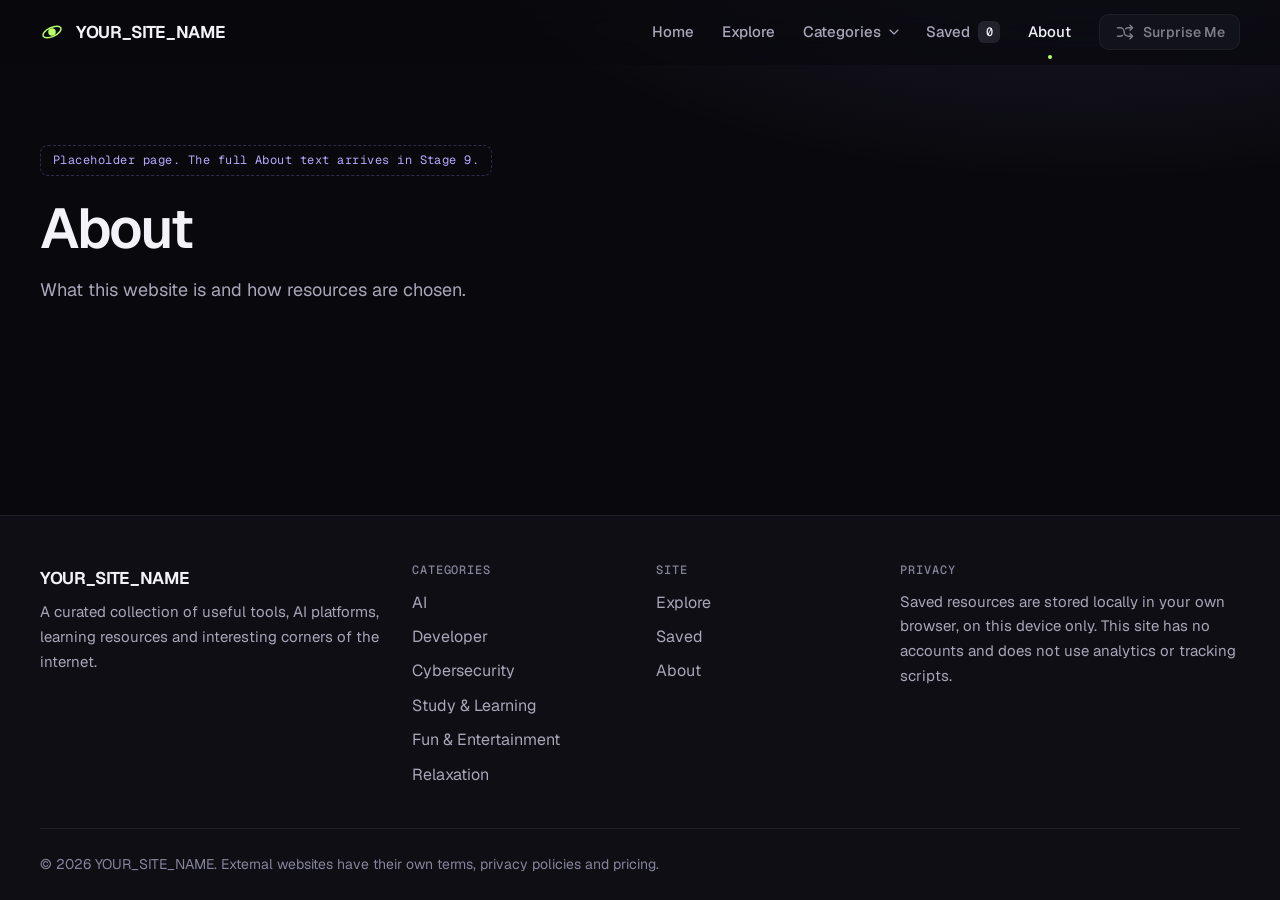
==== about.html @ b87d1a63 "Complete Stage 1.5 design system" ====
<!DOCTYPE html>
<html lang="en">
<head>
  <meta charset="utf-8">
  <meta name="viewport" content="width=device-width, initial-scale=1">
  <title>YOUR_SITE_NAME</title>
  <meta name="description" content="What this website is and how resources are chosen.">
  <meta name="color-scheme" content="dark">
  <meta name="theme-color" content="#09090d">
  <link rel="icon" href="data:image/svg+xml,%3Csvg xmlns='http://www.w3.org/2000/svg' viewBox='0 0 32 32'%3E%3Ccircle cx='16' cy='16' r='14' fill='%23b8ff6a'/%3E%3C/svg%3E">

  <!-- Start downloading the fonts right away so text does not flicker -->
  <link rel="preload" href="assets/fonts/geist-latin-wght-normal.woff2" as="font" type="font/woff2" crossorigin>
  <link rel="preload" href="assets/fonts/geist-mono-latin-wght-normal.woff2" as="font" type="font/woff2" crossorigin>

  <link rel="stylesheet" href="assets/css/style.css">
  <link rel="stylesheet" href="assets/css/components.css">
  <!-- type="module" scripts load after the page is ready -->
  <script type="module" src="assets/js/app.js"></script>
</head>
<body data-page="about" data-title="About">
  <a class="skip-link" href="#main">Skip to main content</a>

  <!-- app.js fills these in on every page -->
  <header id="site-header" class="site-header"></header>

  <main id="main">
    <div class="container">
      <section class="page-intro">
        <p class="preview-note enter">Placeholder page. The full About text arrives in Stage 9.</p>
        <h1 class="enter" style="--i:1">About</h1>
        <p class="lead enter" style="--i:2">What this website is and how resources are chosen.</p>
      </section>
    </div>
  </main>

  <footer id="site-footer"></footer>
</body>
</html>
---- assets/css/style.css ----
/* ==========================================================================
   style.css — the foundation: fonts, colours, spacing, motion, page basics.
   Change a value in :root and it updates everywhere on the site.
   ========================================================================== */

/* ----- Fonts (self-hosted, so visitors never contact a third party) ----- */
@font-face {
  font-family: "Geist";
  src: url("../fonts/geist-latin-wght-normal.woff2") format("woff2");
  font-weight: 100 900;               /* one variable file covers every weight */
  font-style: normal;
  font-display: swap;                 /* show text immediately, swap when loaded */
  unicode-range: U+0000-00FF, U+0131, U+0152-0153, U+02BB-02BC, U+02C6, U+02DA,
    U+02DC, U+0304, U+0308, U+0329, U+2000-206F, U+20AC, U+2122, U+2191, U+2193,
    U+2212, U+2215, U+FEFF, U+FFFD;
}

@font-face {
  font-family: "Geist Mono";
  src: url("../fonts/geist-mono-latin-wght-normal.woff2") format("woff2");
  font-weight: 100 900;
  font-style: normal;
  font-display: swap;
  unicode-range: U+0000-00FF, U+0131, U+0152-0153, U+02BB-02BC, U+02C6, U+02DA,
    U+02DC, U+0304, U+0308, U+0329, U+2000-206F, U+20AC, U+2122, U+2191, U+2193,
    U+2212, U+2215, U+FEFF, U+FFFD;
}

:root {
  color-scheme: dark;

  /* ----- Colour: surfaces (darkest to lightest) ----- */
  --bg: #09090d;
  --bg-section: #0e0e14;
  --surface-1: #13131a;               /* cards */
  --surface-2: #1a1a23;               /* inputs, hover, dropdowns */
  --surface-3: #22222d;               /* icon tiles, pressed states */

  /* ----- Colour: borders ----- */
  --border-subtle: rgba(255, 255, 255, 0.07);
  --border: rgba(255, 255, 255, 0.11);
  --border-strong: rgba(255, 255, 255, 0.20);

  /* ----- Colour: text ----- */
  --text-1: #f3f2f8;                  /* headings, key text */
  --text-2: #a8a6b8;                  /* body text */
  --text-3: #86849a;                  /* meta text. NOT for use on --surface-3 */

  /* ----- Colour: lime = actions and state only ----- */
  --lime: #b8ff6a;
  --lime-hover: #caff8c;
  --lime-tint: rgba(184, 255, 106, 0.12);
  --lime-border: rgba(184, 255, 106, 0.24);
  --on-lime: #0a0a0f;                 /* dark text on top of lime */

  /* ----- Colour: violet = quiet secondary accent ----- */
  --violet: #a58fff;
  --violet-text: #b9a8ff;
  --violet-tint: rgba(165, 143, 255, 0.12);
  --violet-border: rgba(165, 143, 255, 0.26);

  /* ----- Fonts ----- */
  --font-sans: "Geist", system-ui, -apple-system, "Segoe UI", Roboto,
    "Helvetica Neue", Arial, sans-serif;
  --font-mono: "Geist Mono", ui-monospace, SFMono-Regular, Menlo, Consolas,
    monospace;

  /* ----- Spacing (4px base; 1rem = 16px) ----- */
  --space-1: 0.25rem;
  --space-2: 0.5rem;
  --space-3: 0.75rem;
  --space-4: 1rem;
  --space-5: 1.5rem;
  --space-6: 2rem;
  --space-7: 3rem;
  --space-8: 5rem;

  /* ----- Shape ----- */
  --radius-sm: 8px;                   /* chips, small controls */
  --radius-md: 10px;                  /* buttons, inputs */
  --radius-lg: 14px;                  /* cards, panels */
  --radius-xl: 20px;                  /* modals */

  /* ----- Layout ----- */
  --max-width: 75rem;                 /* 1200px */
  --gutter: clamp(1rem, 0.6rem + 1.6vw, 1.5rem);
  --header-height: 4rem;

  /* ----- Motion: one set of timings so everything feels consistent ----- */
  --dur-fast: 120ms;                  /* hover, press */
  --dur-base: 200ms;                  /* menus, panels */
  --dur-slow: 420ms;                  /* entrances */
  --ease: cubic-bezier(0.22, 1, 0.36, 1);
}

/* ----- Reset: removes surprising browser defaults ----- */
*,
*::before,
*::after {
  box-sizing: border-box;
}

[hidden] {
  display: none !important;
}

html {
  -webkit-text-size-adjust: 100%;
  scroll-behavior: smooth;
  scroll-padding-top: calc(var(--header-height) + 1rem);
}

body {
  margin: 0;
  min-height: 100vh;
  display: flex;
  flex-direction: column;             /* keeps the footer at the bottom */
  background-color: var(--bg);
  background-image: radial-gradient(
    60rem 26rem at 85% -10%,
    rgba(165, 143, 255, 0.13),
    transparent 65%
  );
  background-repeat: no-repeat;
  color: var(--text-1);
  font-family: var(--font-sans);
  font-size: 1rem;
  line-height: 1.65;
  -webkit-font-smoothing: antialiased;
  -moz-osx-font-smoothing: grayscale;
}

main {
  flex: 1;
}

img,
svg {
  max-width: 100%;
}

::selection {
  background: rgba(165, 143, 255, 0.35);
  color: var(--text-1);
}

/* ----- Typography ----- */
h1,
h2,
h3 {
  margin: 0 0 var(--space-4);
  color: var(--text-1);
  font-weight: 600;
  line-height: 1.1;
}

h1 {
  font-size: clamp(2.25rem, 1.6rem + 3.6vw, 3.5rem);   /* 36px to 56px */
  letter-spacing: -0.035em;
  line-height: 1.05;
}

h2 {
  font-size: clamp(1.75rem, 1.3rem + 1.6vw, 2.25rem);  /* 28px to 36px */
  letter-spacing: -0.025em;
}

h3 {
  font-size: 1.1875rem;                                /* 19px */
  letter-spacing: -0.015em;
}

p {
  margin: 0 0 var(--space-4);
  color: var(--text-2);
}

a {
  color: var(--text-1);
  text-decoration-color: var(--border-strong);
  text-underline-offset: 0.2em;
  transition: color var(--dur-fast) ease, text-decoration-color var(--dur-fast) ease;
}

a:hover {
  text-decoration-color: var(--lime);
}

.lead {
  max-width: 40rem;
  font-size: 1.125rem;
}

.text-muted {
  color: var(--text-3);
}

/* Small uppercase monospace label — the site's "technical detail" */
.eyebrow {
  margin: 0 0 var(--space-3);
  color: var(--violet);
  font-family: var(--font-mono);
  font-size: 0.75rem;
  font-weight: 500;
  letter-spacing: 0.08em;
  text-transform: uppercase;
}

.muted-line {
  display: block;                     /* second sentence of a headline starts on its own line */
  color: var(--text-3);
}

/* ----- Layout helpers ----- */
.container {
  width: min(100% - 2 * var(--gutter), var(--max-width));
  margin-inline: auto;
}

.section {
  padding-block: clamp(2.5rem, 1.5rem + 4vw, 5rem);
}

/* ----- Accessibility helpers ----- */

/* Visible keyboard focus on everything clickable */
:focus-visible {
  outline: 2px solid var(--lime);
  outline-offset: 3px;
}

/* "Skip to content" link: hidden until a keyboard user tabs to it */
.skip-link {
  position: absolute;
  left: var(--space-4);
  top: -4rem;
  z-index: 100;
  padding: var(--space-3) var(--space-4);
  background: var(--lime);
  color: var(--on-lime);
  font-weight: 600;
  border-radius: var(--radius-sm);
  text-decoration: none;
}

.skip-link:focus {
  top: var(--space-3);
}

.visually-hidden {
  position: absolute;
  width: 1px;
  height: 1px;
  overflow: hidden;
  clip: rect(0 0 0 0);
  white-space: nowrap;
}

/* ----- Motion: entrance animations ----- */

/* One keyframe: fade in while rising 12px. */
@keyframes rise {
  from {
    opacity: 0;
    transform: translateY(12px);
  }
}

/* .enter       = plays once on page load (use for content at the top of a page)
   .reveal-in   = plays once when scrolled into view (added by app.js)
   --i sets the order for staggered items (0, 1, 2 ...).
   "backwards" means the animation does not keep holding the element afterwards,
   so hover effects still work on it. */
.enter,
.reveal-in {
  animation: rise var(--dur-slow) var(--ease) backwards;
  animation-delay: calc(var(--i, 0) * 60ms);
}

/* Below-the-fold items wait invisibly until app.js reveals them */
.reveal-hidden {
  opacity: 0;
}

/* ----- Motion: smooth page-to-page navigation -----
   Chrome, Edge and recent Safari cross-fade between pages with this. Browsers
   that do not support it simply navigate as normal. Off for reduced motion. */
@media (prefers-reduced-motion: no-preference) {
  @view-transition {
    navigation: auto;
  }

  ::view-transition-old(root) {
    animation-duration: 140ms;
  }

  ::view-transition-new(root) {
    animation-duration: 240ms;
  }
}

/* ----- Respect visitors who ask their device for less motion ----- */
@media (prefers-reduced-motion: reduce) {
  *,
  *::before,
  *::after {
    animation: none !important;
    transition-duration: 0.01ms !important;
    scroll-behavior: auto !important;
  }

  .reveal-hidden {
    opacity: 1;
  }
}
---- assets/css/components.css ----
/* ==========================================================================
   components.css — reusable pieces: icons, buttons, chips, search, header,
   navigation, cards and footer. Mobile rules sit next to the piece they change.
   ========================================================================== */


/* ---------- Icons ---------- */

.icon {
  display: block;
  flex: none;
  width: 1.25rem;
  height: 1.25rem;
  stroke-width: 1.75;                 /* slightly lighter than Tabler's default 2 */
}

[data-icon] {
  display: inline-flex;
}


/* ---------- Buttons ---------- */

.btn {
  display: inline-flex;
  align-items: center;
  justify-content: center;
  gap: var(--space-2);
  min-height: 2.75rem;                /* 44px: comfortable to tap */
  padding: 0.55rem 1.1rem;
  border: 1px solid transparent;
  border-radius: var(--radius-md);
  font: inherit;
  font-size: 0.9375rem;
  font-weight: 550;
  line-height: 1.2;
  text-decoration: none;
  cursor: pointer;
  transition: transform var(--dur-fast) ease, background-color var(--dur-fast) ease,
    border-color var(--dur-fast) ease, color var(--dur-fast) ease;
}

.btn .icon {
  transition: transform var(--dur-base) var(--ease);
}

.btn:hover:not(:disabled) {
  transform: translateY(-1px);
}

.btn:hover:not(:disabled) .icon-nudge {
  transform: translateX(3px);         /* arrows move slightly on hover */
}

.btn:active:not(:disabled) {
  transform: scale(0.98);
}

.btn-primary {
  background: var(--lime);
  color: var(--on-lime);
}

.btn-primary:hover:not(:disabled) {
  background: var(--lime-hover);
}

.btn-secondary {
  background: var(--surface-2);
  border-color: var(--border);
  color: var(--text-1);
}

.btn-secondary:hover:not(:disabled) {
  background: var(--surface-3);
  border-color: var(--border-strong);
}

.btn-ghost {
  background: transparent;
  color: var(--text-2);
}

.btn-ghost:hover:not(:disabled) {
  background: var(--surface-2);
  color: var(--text-1);
}

.btn-sm {
  min-height: 2.25rem;
  padding: 0.35rem 0.9rem;
  font-size: 0.875rem;
}

.btn:disabled {
  opacity: 0.5;
  cursor: not-allowed;
}


/* ---------- Chips, badges and tags ---------- */

.chip {
  display: inline-flex;
  align-items: center;
  gap: var(--space-1);
  min-height: 1.75rem;
  padding: 0 0.65rem;
  border: 1px solid var(--border);
  border-radius: var(--radius-sm);
  background: var(--surface-1);
  color: var(--text-2);
  font: inherit;
  font-size: 0.8125rem;
  line-height: 1;
  white-space: nowrap;
}

.chip .icon {
  width: 0.875rem;
  height: 0.875rem;
}

/* A chip you can press (e.g. the search suggestions) */
.chip-button {
  cursor: pointer;
  transition: background-color var(--dur-fast) ease, border-color var(--dur-fast) ease,
    color var(--dur-fast) ease, transform var(--dur-fast) ease;
}

.chip-button:hover {
  background: var(--surface-2);
  border-color: var(--border-strong);
  color: var(--text-1);
}

.chip-button:active {
  transform: scale(0.97);
}

/* Pricing badges: the only place colour carries meaning */
.chip-lime {
  background: var(--lime-tint);
  border-color: var(--lime-border);
  color: var(--lime);
}

.chip-violet {
  background: var(--violet-tint);
  border-color: var(--violet-border);
  color: var(--violet-text);
}

.chip-neutral {
  background: var(--surface-2);
  color: var(--text-2);
}

.chip-dashed {
  border-style: dashed;
  color: var(--text-3);
}

/* Small uppercase monospace text: counts, categories */
.mono-label {
  margin: 0;
  color: var(--text-3);
  font-family: var(--font-mono);
  font-size: 0.75rem;
  letter-spacing: 0.06em;
  text-transform: uppercase;
}


/* ---------- Search box ---------- */

.search-field {
  display: flex;
  align-items: center;
  gap: var(--space-3);
  min-height: 3.5rem;
  padding: 0 0.6rem 0 1rem;
  background: var(--surface-2);
  border: 1px solid var(--border);
  border-radius: 14px;
  transition: border-color var(--dur-base) ease, box-shadow var(--dur-base) ease;
}

/* The whole field lights up when the input inside it has focus */
.search-field:focus-within {
  border-color: var(--lime);
  box-shadow: 0 0 0 3px rgba(184, 255, 106, 0.16);
}

.search-icon {
  color: var(--text-3);
  transition: color var(--dur-base) ease;
}

.search-field:focus-within .search-icon {
  color: var(--lime);
}

.search-input {
  flex: 1;
  min-width: 0;
  height: 3.25rem;
  padding: 0;
  border: 0;
  outline: 0;                         /* the field's lime border replaces it */
  background: transparent;
  color: var(--text-1);
  font: inherit;
  font-size: 1rem;                    /* 16px stops iPhones zooming in */
}

.search-input::placeholder {
  color: var(--text-3);
  opacity: 1;
}

/* Hide the browser's own clear button; we have a nicer one */
.search-input::-webkit-search-cancel-button,
.search-input::-webkit-search-decoration {
  -webkit-appearance: none;
  appearance: none;
}

.search-hint {
  padding: 0.1rem 0.5rem;
  border: 1px solid var(--border-strong);
  border-radius: 6px;
  color: var(--text-2);
  font-family: var(--font-mono);
  font-size: 0.75rem;
}

/* No keyboard on touch screens, so no hint there */
@media (hover: none) {
  .search-hint {
    display: none;
  }
}

.search-field.has-value .search-hint {
  display: none;
}

.search-clear,
.search-submit {
  display: inline-flex;
  align-items: center;
  justify-content: center;
  width: 2.5rem;
  height: 2.5rem;
  padding: 0;
  border: 0;
  border-radius: var(--radius-md);
  background: transparent;
  color: var(--text-2);
  cursor: pointer;
  transition: background-color var(--dur-fast) ease, color var(--dur-fast) ease,
    transform var(--dur-fast) ease;
}

.search-clear:hover {
  background: var(--surface-3);
  color: var(--text-1);
}

.search-submit {
  background: var(--surface-3);
}

/* The arrow turns lime once there is something to search for */
.search-field.has-value .search-submit {
  background: var(--lime);
  color: var(--on-lime);
}

.search-submit:active,
.search-clear:active {
  transform: scale(0.94);
}

.search-suggestions {
  display: flex;
  flex-wrap: wrap;
  align-items: center;
  gap: var(--space-2);
  margin-top: var(--space-3);
}


/* ---------- Header and navigation ---------- */

.site-header {
  position: sticky;                   /* stays at the top while scrolling */
  top: 0;
  z-index: 50;
  min-height: var(--header-height);   /* reserves space so the page doesn't jump */
  background: rgba(9, 9, 13, 0.72);
  -webkit-backdrop-filter: blur(14px) saturate(140%);
  backdrop-filter: blur(14px) saturate(140%);
  border-bottom: 1px solid transparent;
  transition: border-color var(--dur-base) ease, background-color var(--dur-base) ease;
}

/* app.js adds this class once the visitor scrolls */
.site-header.is-scrolled {
  background: rgba(9, 9, 13, 0.88);
  border-bottom-color: var(--border);
}

.header-inner {
  display: flex;
  align-items: center;
  justify-content: space-between;
  gap: var(--space-4);
  min-height: var(--header-height);
}

/* Brand (logo mark + name) */
.brand {
  display: inline-flex;
  align-items: center;
  gap: var(--space-3);
  color: var(--text-1);
  font-size: 1.0625rem;
  font-weight: 650;
  letter-spacing: -0.02em;
  text-decoration: none;
}

.brand-mark {
  width: 1.5rem;
  height: 1.5rem;
  color: var(--lime);
}

/* --- Navigation: desktop layout first --- */
.site-nav {
  display: flex;
  align-items: center;
  gap: var(--space-4);
  margin-left: auto;
}

.nav-list {
  display: flex;
  align-items: center;
  gap: var(--space-1);
  margin: 0;
  padding: 0;
  list-style: none;
}

.nav-item {
  position: relative;                 /* the dropdown is positioned against this */
}

.nav-link {
  position: relative;
  display: inline-flex;
  align-items: center;
  gap: var(--space-2);
  padding: 0.5rem 0.75rem;
  color: var(--text-2);
  font-size: 0.9375rem;
  font-weight: 500;
  text-decoration: none;
  transition: color var(--dur-fast) ease;
}

.nav-link:hover {
  color: var(--text-1);
}

/* Current page: brighter text plus a small lime dot underneath */
.nav-link[aria-current="page"] {
  color: var(--text-1);
}

.nav-link[aria-current="page"]::after {
  content: "";
  position: absolute;
  left: 50%;
  bottom: -0.4rem;
  width: 4px;
  height: 4px;
  margin-left: -2px;
  border-radius: 50%;
  background: var(--lime);
}

/* Little number bubble next to "Saved" */
.count-badge {
  min-width: 1.4rem;
  padding: 0 0.4rem;
  border-radius: 6px;
  background: var(--surface-3);
  color: var(--text-1);
  font-family: var(--font-mono);
  font-size: 0.75rem;
  line-height: 1.4rem;
  text-align: center;
}

/* --- Categories: a link plus a small arrow button that opens the dropdown --- */
.nav-split {
  display: inline-flex;
  align-items: center;
}

.nav-split .nav-link {
  padding-right: 0.15rem;
}

.nav-chevron {
  display: inline-flex;
  align-items: center;
  justify-content: center;
  align-self: stretch;
  padding: 0 0.5rem 0 0.15rem;
  border: 0;
  background: transparent;
  color: var(--text-2);
  cursor: pointer;
  transition: color var(--dur-fast) ease;
}

.nav-split:hover .nav-chevron,
.nav-split:hover .nav-link,
.nav-item.is-open .nav-chevron {
  color: var(--text-1);
}

.nav-chevron .icon {
  width: 1rem;
  height: 1rem;
  transition: transform var(--dur-base) var(--ease);
}

.nav-item.is-open .nav-chevron .icon {
  transform: rotate(180deg);
}

/* The dropdown panel (desktop). It is always in the page but invisible; opening
   it fades and slides it in. "visibility" also hides it from keyboards. */
.dropdown-panel {
  position: absolute;
  top: calc(100% + 0.75rem);
  left: 50%;
  width: 23.75rem;                    /* 380px */
  margin-left: -11.875rem;            /* half the width, so it is centred */
  padding: var(--space-2);
  background: var(--surface-1);
  border: 1px solid var(--border);
  border-radius: var(--radius-lg);
  box-shadow: 0 24px 48px -16px rgba(0, 0, 0, 0.7);
  opacity: 0;
  visibility: hidden;
  transform: translateY(-6px) scale(0.98);
  transform-origin: top center;
  transition: opacity var(--dur-fast) ease,
    transform var(--dur-base) var(--ease),
    visibility 0s linear var(--dur-base);
}

.nav-item.is-open .dropdown-panel {
  opacity: 1;
  visibility: visible;
  transform: none;
  transition-delay: 0s;
}

.dropdown-list {
  margin: 0;
  padding: 0;
  list-style: none;
}

.dropdown-link {
  display: flex;
  align-items: center;
  gap: var(--space-3);
  padding: 0.6rem 0.65rem;
  border-radius: var(--radius-md);
  color: var(--text-1);
  text-decoration: none;
  transition: background-color var(--dur-fast) ease;
}

.dropdown-link:hover,
.dropdown-link:focus-visible {
  background: var(--surface-2);
}

.dropdown-link:focus-visible {
  outline-offset: -2px;
}

.dropdown-link strong {
  display: block;
  font-size: 0.9375rem;
  font-weight: 600;
  line-height: 1.3;
}

.dropdown-link small {
  display: block;
  color: var(--text-2);
  font-size: 0.875rem;
  line-height: 1.4;
}

/* Rounded square that holds an icon */
.icon-tile {
  display: flex;
  flex: none;
  align-items: center;
  justify-content: center;
  width: 2.375rem;
  height: 2.375rem;
  border: 1px solid var(--border-subtle);
  border-radius: var(--radius-md);
  background: var(--surface-3);
  color: var(--text-1);
  transition: color var(--dur-base) ease;
}

.dropdown-link:hover .icon-tile {
  color: var(--lime);
}

/* Hamburger button: hidden on desktop */
.menu-toggle {
  display: none;
  align-items: center;
  justify-content: center;
  width: 2.75rem;
  height: 2.75rem;
  padding: 0;
  border: 1px solid var(--border);
  border-radius: var(--radius-md);
  background: transparent;
  color: var(--text-1);
  cursor: pointer;
  transition: background-color var(--dur-fast) ease, border-color var(--dur-fast) ease;
}

.menu-toggle:hover {
  background: var(--surface-2);
  border-color: var(--border-strong);
}

.menu-toggle-bars,
.menu-toggle-bars::before,
.menu-toggle-bars::after {
  display: block;
  width: 1.125rem;
  height: 2px;
  background: currentColor;
  border-radius: 2px;
  transition: transform var(--dur-base) var(--ease), background-color var(--dur-base) ease;
}

.menu-toggle-bars {
  position: relative;
}

.menu-toggle-bars::before,
.menu-toggle-bars::after {
  content: "";
  position: absolute;
  left: 0;
}

.menu-toggle-bars::before { top: -6px; }
.menu-toggle-bars::after  { top: 6px; }

/* The three bars turn into an X while the menu is open */
.menu-toggle[aria-expanded="true"] .menu-toggle-bars {
  background: transparent;
}
.menu-toggle[aria-expanded="true"] .menu-toggle-bars::before {
  transform: translateY(6px) rotate(45deg);
}
.menu-toggle[aria-expanded="true"] .menu-toggle-bars::after {
  transform: translateY(-6px) rotate(-45deg);
}

/* --- Mobile and small tablet: the nav becomes a sheet under the header --- */
@media (max-width: 860px) {
  :root {
    --header-height: 3.75rem;
  }

  .menu-toggle {
    display: inline-flex;
  }

  .site-nav {
    position: absolute;
    top: 100%;
    left: 0;
    right: 0;
    flex-direction: column;
    align-items: stretch;
    gap: var(--space-4);
    max-height: calc(100vh - var(--header-height));
    max-height: calc(100dvh - var(--header-height));
    overflow-y: auto;
    padding: var(--space-3) var(--gutter) var(--space-5);
    background: var(--surface-1);
    border-bottom: 1px solid var(--border);
    opacity: 0;
    visibility: hidden;
    transform: translateY(-8px);
    transition: opacity var(--dur-fast) ease,
      transform var(--dur-base) var(--ease),
      visibility 0s linear var(--dur-base);
  }

  .site-nav.is-open {
    opacity: 1;
    visibility: visible;
    transform: none;
    transition-delay: 0s;
  }

  .nav-list {
    flex-direction: column;
    align-items: stretch;
    gap: 0;
  }

  .nav-item + .nav-item {
    border-top: 1px solid var(--border-subtle);
  }

  .nav-link {
    display: flex;
    flex: 1;
    justify-content: space-between;
    min-height: 3.25rem;              /* big, easy tap targets */
    padding: 0.5rem 0.25rem 0.5rem 1rem;
    font-size: 1.0625rem;
  }

  /* Current page marker moves to the left edge on mobile */
  .nav-link[aria-current="page"]::after {
    left: 0;
    top: 50%;
    bottom: auto;
    margin: -2px 0 0;
  }

  .nav-split {
    display: flex;
  }

  .nav-chevron {
    width: 3.25rem;
    padding: 0;
  }

  /* On mobile the Categories list opens inline, pushing the rows below it down.
     "grid-template-rows: 0fr to 1fr" is the CSS trick that animates the height. */
  .dropdown-panel {
    position: static;
    display: grid;
    grid-template-rows: 0fr;
    width: auto;
    margin: 0;
    padding: 0;
    background: none;
    border: 0;
    border-radius: 0;
    box-shadow: none;
    opacity: 1;
    transform: none;
    transition: grid-template-rows var(--dur-base) var(--ease),
      visibility 0s linear var(--dur-base);
  }

  .nav-item.is-open .dropdown-panel {
    grid-template-rows: 1fr;
  }

  .dropdown-list {
    min-height: 0;
    overflow: hidden;
  }

  .dropdown-link {
    padding-left: 1rem;
    min-height: 3.5rem;
  }

  .site-nav > .btn {
    width: 100%;
    min-height: 2.75rem;              /* the small button is full size on touch screens */
  }
}


/* ---------- Cards ---------- */

/* Category card: the whole card is one link */
.category-card {
  display: flex;
  flex-direction: column;
  gap: var(--space-3);
  padding: 1.25rem;
  background: var(--surface-1);
  border: 1px solid var(--border-subtle);
  border-radius: var(--radius-lg);
  color: var(--text-1);
  text-decoration: none;
  transition: transform var(--dur-base) var(--ease), background-color var(--dur-base) ease,
    border-color var(--dur-base) ease;
}

.category-card:hover {
  transform: translateY(-2px);
  background: var(--surface-2);
  border-color: var(--border-strong);
}

.category-card:hover .icon-tile {
  color: var(--lime);
}

.category-card-top {
  display: flex;
  align-items: flex-start;
  justify-content: space-between;
}

.category-card .arrow {
  color: var(--text-3);
  transition: transform var(--dur-base) var(--ease), color var(--dur-base) ease;
}

.category-card:hover .arrow {
  color: var(--text-1);
  transform: translate(2px, -2px);
}

.category-card h3 {
  margin: var(--space-2) 0 0;
}

.category-card p {
  margin: 0;
  font-size: 0.9375rem;
}

.category-card .mono-label {
  margin-top: auto;
  padding-top: var(--space-2);
}

/* Resource card */
.resource-card {
  display: flex;
  flex-direction: column;
  gap: var(--space-3);
  padding: 1.25rem;
  background: var(--surface-1);
  border: 1px solid var(--border-subtle);
  border-radius: var(--radius-lg);
  transition: transform var(--dur-base) var(--ease), background-color var(--dur-base) ease,
    border-color var(--dur-base) ease;
}

.resource-card:hover {
  transform: translateY(-2px);
  background: var(--surface-2);
  border-color: var(--border-strong);
}

.resource-card-top {
  display: flex;
  align-items: flex-start;
  justify-content: space-between;
}

/* Letter tile used instead of a logo */
.monogram {
  display: flex;
  align-items: center;
  justify-content: center;
  width: 2.75rem;
  height: 2.75rem;
  border: 1px solid var(--border);
  border-radius: var(--radius-md);
  background: var(--surface-3);
  color: var(--text-1);
  font-size: 1.125rem;
  font-weight: 600;
}

.heart {
  display: inline-flex;
  align-items: center;
  justify-content: center;
  width: 2.25rem;
  height: 2.25rem;
  color: var(--text-3);
}

.heart.is-saved {
  color: var(--lime);
}

.resource-card h3 {
  margin: 0;
  font-size: 1.0625rem;
}

.resource-card-body {
  display: flex;
  flex-direction: column;
  gap: var(--space-2);
}

.resource-card p {
  margin: 0;
  font-size: 0.9375rem;
  display: -webkit-box;
  -webkit-line-clamp: 2;              /* keeps every card the same height */
  -webkit-box-orient: vertical;
  overflow: hidden;
}

.resource-card-footer {
  display: flex;
  align-items: center;
  gap: var(--space-2);
  margin-top: auto;
  padding-top: var(--space-2);
}

.resource-card-footer .visit {
  display: inline-flex;
  align-items: center;
  gap: var(--space-1);
  margin-left: auto;
  color: var(--text-1);
  font-size: 0.9375rem;
  font-weight: 500;
}

.resource-card-footer .visit .icon {
  width: 1rem;
  height: 1rem;
}


/* ---------- Footer ---------- */

.site-footer {
  margin-top: var(--space-8);
  padding-top: var(--space-7);
  background: var(--bg-section);
  border-top: 1px solid var(--border-subtle);
}

.footer-grid {
  display: grid;
  grid-template-columns: 1.6fr 1fr 1fr 1.6fr;
  gap: var(--space-6);
}

.footer-brand {
  margin-bottom: var(--space-2);
  color: var(--text-1);
  font-size: 1.0625rem;
  font-weight: 650;
  letter-spacing: -0.02em;
}

.footer-heading {
  margin: 0 0 var(--space-3);
  color: var(--text-3);
  font-family: var(--font-mono);
  font-size: 0.75rem;
  font-weight: 500;
  letter-spacing: 0.08em;
  text-transform: uppercase;
}

.footer-list {
  margin: 0;
  padding: 0;
  list-style: none;
}

.footer-list li {
  margin-bottom: var(--space-2);
}

.footer-list a {
  color: var(--text-2);
  text-decoration: none;
}

.footer-list a:hover {
  color: var(--text-1);
  text-decoration: underline;
  text-decoration-color: var(--lime);
}

.footer-text {
  color: var(--text-2);
  font-size: 0.9375rem;
}

.footer-bottom {
  margin-top: var(--space-6);
  padding-block: var(--space-5);
  border-top: 1px solid var(--border-subtle);
}

.footer-bottom p {
  margin: 0;
  color: var(--text-3);
  font-size: 0.875rem;
}

@media (max-width: 860px) {
  .footer-grid {
    grid-template-columns: 1fr 1fr;
  }
}

@media (max-width: 560px) {
  .footer-grid {
    grid-template-columns: 1fr;
  }
}


/* ==========================================================================
   TEMPORARY — Stage 1.5 "design system check" page content.
   Delete everything below this line in Stage 2.
   ========================================================================== */

.page-intro {
  padding-block: clamp(2.5rem, 1.5rem + 5vw, 5rem) var(--space-5);
  max-width: 48rem;
}

.preview-note {
  display: inline-block;
  margin-bottom: var(--space-5);
  padding: 0.3rem 0.75rem;
  border: 1px dashed var(--violet-border);
  border-radius: var(--radius-sm);
  color: var(--violet-text);
  font-family: var(--font-mono);
  font-size: 0.75rem;
  letter-spacing: 0.04em;
}

.button-row {
  display: flex;
  flex-wrap: wrap;
  gap: var(--space-3);
}

.section-head {
  margin-bottom: var(--space-5);
}

.section-head p {
  margin: 0;
  max-width: 40rem;
}

/* Card grid: 1 column on phones, 2 on tablets, 3 on desktop */
.card-grid {
  display: grid;
  grid-template-columns: 1fr;
  gap: var(--space-4);
  margin: 0;
  padding: 0;
  list-style: none;
}

@media (min-width: 640px) {
  .card-grid {
    grid-template-columns: repeat(2, 1fr);
  }
}

@media (min-width: 960px) {
  .card-grid {
    grid-template-columns: repeat(3, 1fr);
  }
}

/* Make every card stretch to the height of the tallest card in its row */
.card-grid > li {
  display: flex;
}

.card-grid > li > * {
  flex: 1;
}

.chip-row {
  display: flex;
  flex-wrap: wrap;
  align-items: center;
  gap: var(--space-2);
}

.swatch-grid {
  display: grid;
  grid-template-columns: repeat(auto-fill, minmax(9.5rem, 1fr));
  gap: var(--space-3);
  margin: 0;
  padding: 0;
  list-style: none;
}

.swatch {
  display: flex;
  flex-direction: column;
  justify-content: flex-end;
  min-height: 5rem;
  padding: var(--space-3);
  border: 1px solid var(--border);
  border-radius: var(--radius-md);
  font-size: 0.8125rem;
  font-weight: 550;
  line-height: 1.3;
}

.swatch code {
  font-family: var(--font-mono);
  font-size: 0.75rem;
  font-weight: 400;
  opacity: 0.8;
}

.swatch-bg        { background: var(--bg);        color: var(--text-1); }
.swatch-surface-1 { background: var(--surface-1); color: var(--text-1); }
.swatch-surface-2 { background: var(--surface-2); color: var(--text-1); }
.swatch-surface-3 { background: var(--surface-3); color: var(--text-1); }
.swatch-lime      { background: var(--lime);      color: var(--on-lime); }
.swatch-violet    { background: var(--violet);    color: var(--on-lime); }
.swatch-text-1    { background: var(--text-1);    color: var(--on-lime); }
.swatch-text-2    { background: var(--text-2);    color: var(--on-lime); }
.swatch-text-3    { background: var(--text-3);    color: var(--on-lime); }

.type-sample > * {
  margin-bottom: var(--space-3);
}

.section-tight {
  padding-top: var(--space-4);
}

.spaced-after {
  margin-bottom: var(--space-6);
}

.divider {
  height: 1px;
  margin: 0;
  border: 0;
  background: var(--border-subtle);
}
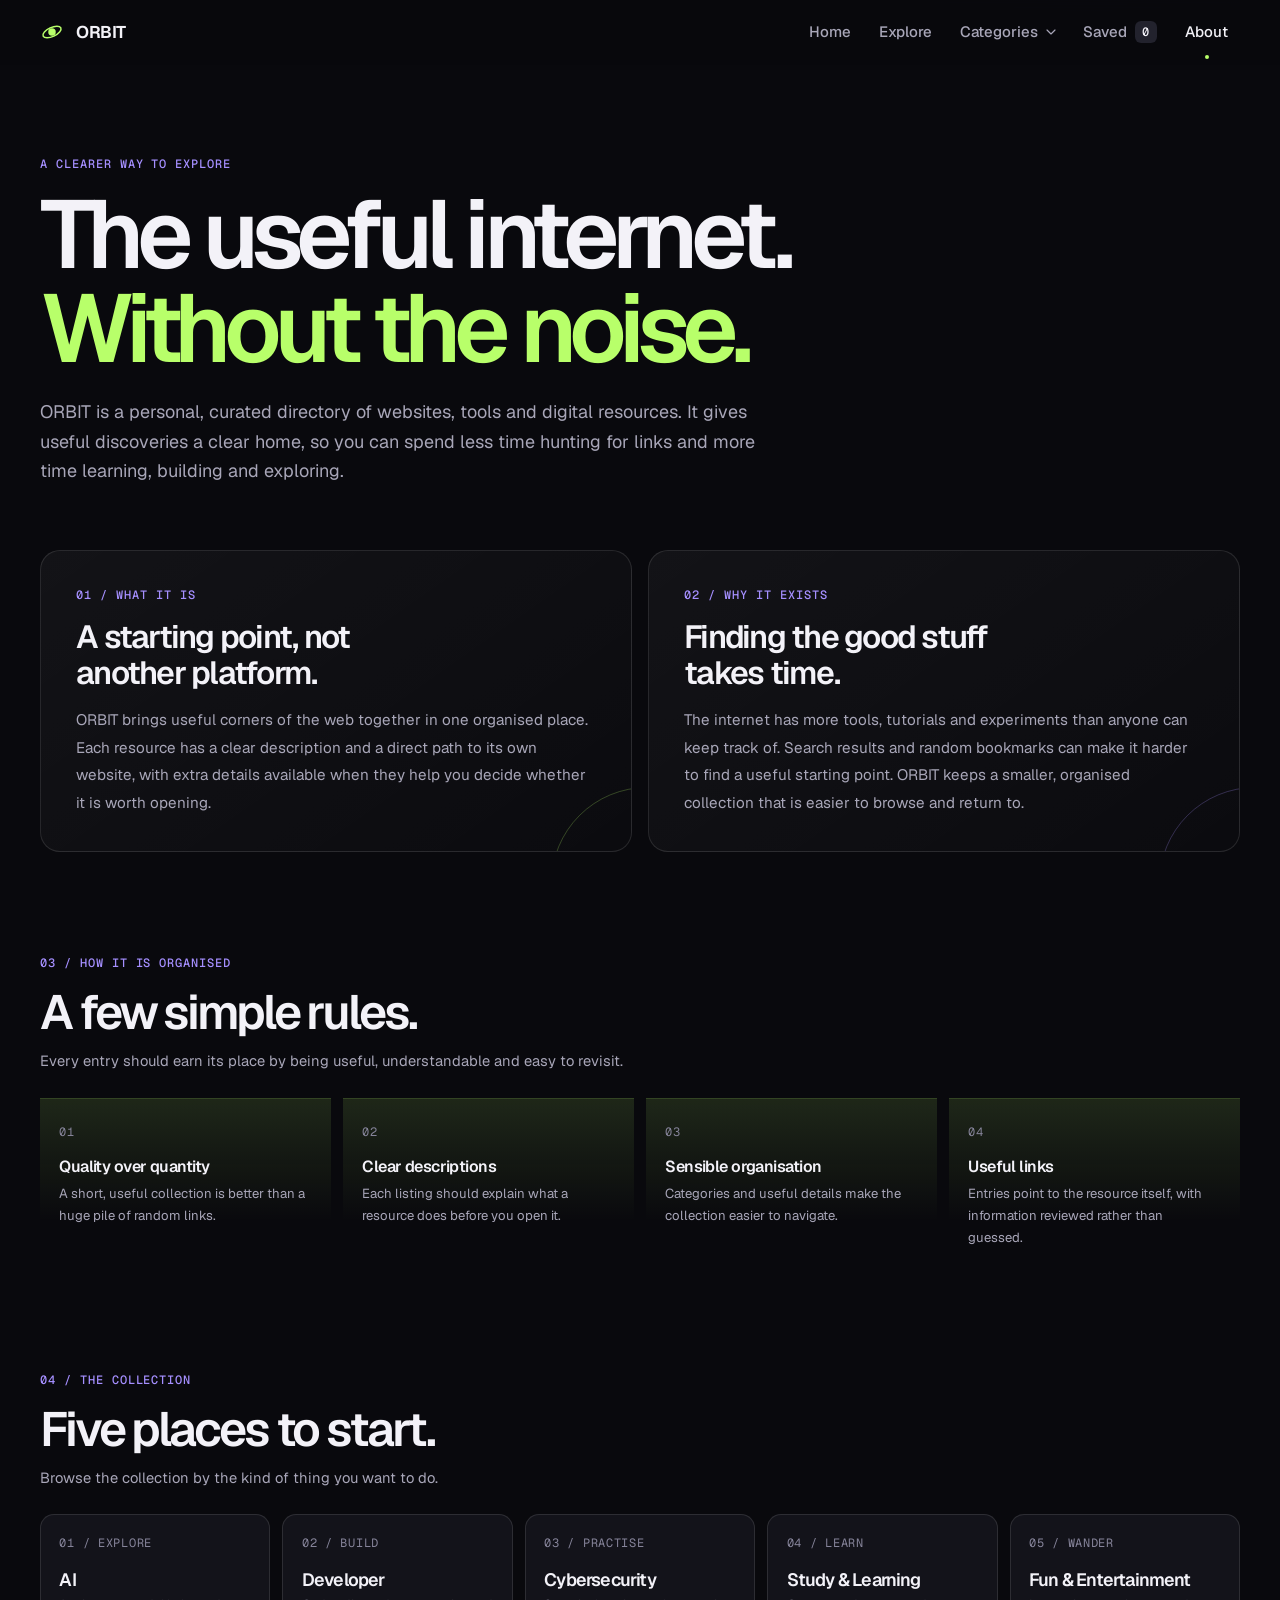
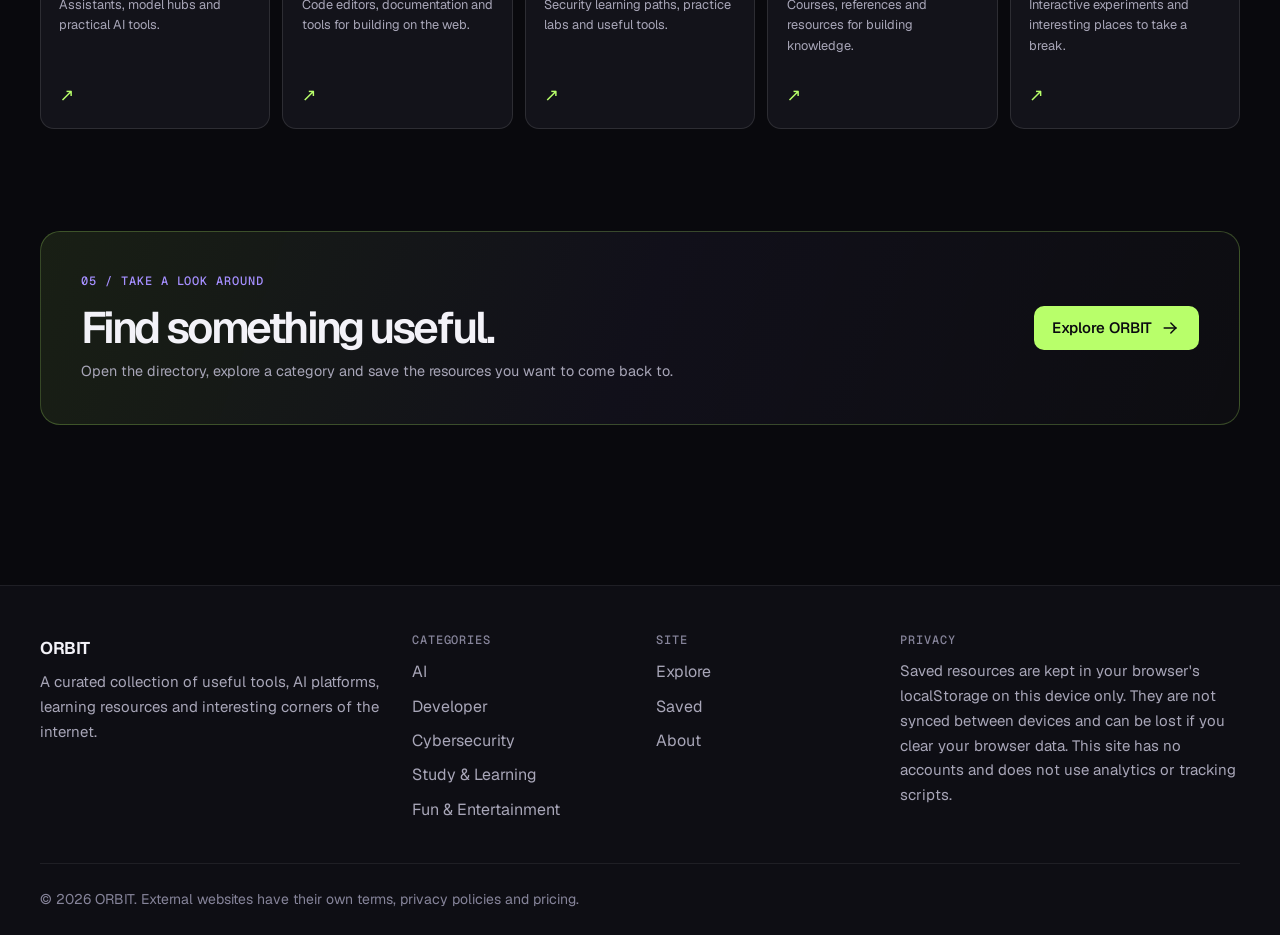
==== commit bc4d4b8e: "Stage 9: Final Page Integration" ====
--- a/about.html
+++ b/about.html
@@ -3,33 +3,122 @@
 <head>
   <meta charset="utf-8">
   <meta name="viewport" content="width=device-width, initial-scale=1">
-  <title>YOUR_SITE_NAME</title>
-  <meta name="description" content="What this website is and how resources are chosen.">
+  <title>About · ORBIT</title>
+  <meta name="description" content="Learn what ORBIT is, why it exists and how its curated collection is organised.">
   <meta name="color-scheme" content="dark">
   <meta name="theme-color" content="#09090d">
   <link rel="icon" href="data:image/svg+xml,%3Csvg xmlns='http://www.w3.org/2000/svg' viewBox='0 0 32 32'%3E%3Ccircle cx='16' cy='16' r='14' fill='%23b8ff6a'/%3E%3C/svg%3E">
-
-  <!-- Start downloading the fonts right away so text does not flicker -->
   <link rel="preload" href="assets/fonts/geist-latin-wght-normal.woff2" as="font" type="font/woff2" crossorigin>
   <link rel="preload" href="assets/fonts/geist-mono-latin-wght-normal.woff2" as="font" type="font/woff2" crossorigin>
-
   <link rel="stylesheet" href="assets/css/style.css">
   <link rel="stylesheet" href="assets/css/components.css">
-  <!-- type="module" scripts load after the page is ready -->
+  <link rel="stylesheet" href="assets/css/about.css">
   <script type="module" src="assets/js/app.js"></script>
 </head>
 <body data-page="about" data-title="About">
   <a class="skip-link" href="#main">Skip to main content</a>
-
-  <!-- app.js fills these in on every page -->
   <header id="site-header" class="site-header"></header>
 
   <main id="main">
-    <div class="container">
-      <section class="page-intro">
-        <p class="preview-note enter">Placeholder page. The full About text arrives in Stage 9.</p>
-        <h1 class="enter" style="--i:1">About</h1>
-        <p class="lead enter" style="--i:2">What this website is and how resources are chosen.</p>
+    <div class="container about-page">
+      <section class="about-hero page-intro" aria-labelledby="about-heading">
+        <p class="eyebrow enter">A clearer way to explore</p>
+        <h1 class="enter" id="about-heading" style="--i:1">The useful internet. <span>Without the noise.</span></h1>
+        <p class="lead enter" style="--i:2">
+          ORBIT is a personal, curated directory of websites, tools and digital resources.
+          It gives useful discoveries a clear home, so you can spend less time hunting for links
+          and more time learning, building and exploring.
+        </p>
+      </section>
+
+      <section class="about-story-grid" aria-label="About ORBIT">
+        <article class="about-panel about-panel-primary">
+          <p class="eyebrow">01 / What it is</p>
+          <h2>A starting point, not another platform.</h2>
+          <p>
+            ORBIT brings useful corners of the web together in one organised place.
+            Each resource has a clear description and a direct path to its own website,
+            with extra details available when they help you decide whether it is worth opening.
+          </p>
+        </article>
+        <article class="about-panel about-panel-secondary">
+          <p class="eyebrow">02 / Why it exists</p>
+          <h2>Finding the good stuff takes time.</h2>
+          <p>
+            The internet has more tools, tutorials and experiments than anyone can keep track of.
+            Search results and random bookmarks can make it harder to find a useful starting point.
+            ORBIT keeps a smaller, organised collection that is easier to browse and return to.
+          </p>
+        </article>
+      </section>
+
+      <section class="about-approach" aria-labelledby="approach-heading">
+        <div class="about-section-heading">
+          <p class="eyebrow">03 / How it is organised</p>
+          <h2 id="approach-heading">A few simple rules.</h2>
+          <p>Every entry should earn its place by being useful, understandable and easy to revisit.</p>
+        </div>
+        <ul class="about-principles">
+          <li>
+            <span class="mono-label">01</span>
+            <h3>Quality over quantity</h3>
+            <p>A short, useful collection is better than a huge pile of random links.</p>
+          </li>
+          <li>
+            <span class="mono-label">02</span>
+            <h3>Clear descriptions</h3>
+            <p>Each listing should explain what a resource does before you open it.</p>
+          </li>
+          <li>
+            <span class="mono-label">03</span>
+            <h3>Sensible organisation</h3>
+            <p>Categories and useful details make the collection easier to navigate.</p>
+          </li>
+          <li>
+            <span class="mono-label">04</span>
+            <h3>Useful links</h3>
+            <p>Entries point to the resource itself, with information reviewed rather than guessed.</p>
+          </li>
+        </ul>
+      </section>
+
+      <section class="about-category-section" aria-labelledby="about-categories-heading">
+        <div class="about-section-heading">
+          <p class="eyebrow">04 / The collection</p>
+          <h2 id="about-categories-heading">Five places to start.</h2>
+          <p>Browse the collection by the kind of thing you want to do.</p>
+        </div>
+        <div class="about-category-grid">
+          <a class="about-category-card" href="explore.html?category=ai">
+            <span class="mono-label">01 / EXPLORE</span><h3>AI</h3>
+            <p>Assistants, model hubs and practical AI tools.</p><span class="about-card-arrow" aria-hidden="true">↗</span>
+          </a>
+          <a class="about-category-card" href="explore.html?category=developer">
+            <span class="mono-label">02 / BUILD</span><h3>Developer</h3>
+            <p>Code editors, documentation and tools for building on the web.</p><span class="about-card-arrow" aria-hidden="true">↗</span>
+          </a>
+          <a class="about-category-card" href="explore.html?category=cybersecurity">
+            <span class="mono-label">03 / PRACTISE</span><h3>Cybersecurity</h3>
+            <p>Security learning paths, practice labs and useful tools.</p><span class="about-card-arrow" aria-hidden="true">↗</span>
+          </a>
+          <a class="about-category-card" href="explore.html?category=study-learning">
+            <span class="mono-label">04 / LEARN</span><h3>Study &amp; Learning</h3>
+            <p>Courses, references and resources for building knowledge.</p><span class="about-card-arrow" aria-hidden="true">↗</span>
+          </a>
+          <a class="about-category-card" href="explore.html?category=fun-entertainment">
+            <span class="mono-label">05 / WANDER</span><h3>Fun &amp; Entertainment</h3>
+            <p>Interactive experiments and interesting places to take a break.</p><span class="about-card-arrow" aria-hidden="true">↗</span>
+          </a>
+        </div>
+      </section>
+
+      <section class="about-cta" aria-labelledby="about-cta-heading">
+        <div>
+          <p class="eyebrow">05 / Take a look around</p>
+          <h2 id="about-cta-heading">Find something useful.</h2>
+          <p>Open the directory, explore a category and save the resources you want to come back to.</p>
+        </div>
+        <a class="btn btn-primary" href="explore.html">Explore ORBIT <span class="icon-nudge" data-icon="arrow-right"></span></a>
       </section>
     </div>
   </main>
--- a/assets/css/style.css
+++ b/assets/css/style.css
@@ -282,22 +282,8 @@
   opacity: 0;
 }
 
-/* ----- Motion: smooth page-to-page navigation -----
-   Chrome, Edge and recent Safari cross-fade between pages with this. Browsers
-   that do not support it simply navigate as normal. Off for reduced motion. */
-@media (prefers-reduced-motion: no-preference) {
-  @view-transition {
-    navigation: auto;
-  }
-
-  ::view-transition-old(root) {
-    animation-duration: 140ms;
-  }
-
-  ::view-transition-new(root) {
-    animation-duration: 240ms;
-  }
-}
+/* Cross-document View Transitions are intentionally disabled.
+   Browser support and opt-in state vary; normal page navigation is more reliable. */
 
 /* ----- Respect visitors who ask their device for less motion ----- */
 @media (prefers-reduced-motion: reduce) {
--- a/assets/css/components.css
+++ b/assets/css/components.css
@@ -138,6 +138,14 @@
   transform: scale(0.97);
 }
 
+/* On touch screens, pressable chips get taller so they are easier to tap */
+@media (pointer: coarse) {
+  .chip-button {
+    min-height: 2.25rem;
+    padding: 0 0.85rem;
+  }
+}
+
 /* Pricing badges: the only place colour carries meaning */
 .chip-lime {
   background: var(--lime-tint);
@@ -251,8 +259,8 @@
   display: inline-flex;
   align-items: center;
   justify-content: center;
-  width: 2.5rem;
-  height: 2.5rem;
+  width: 2.75rem;                     /* 44px: easy to tap */
+  height: 2.75rem;
   padding: 0;
   border: 0;
   border-radius: var(--radius-md);
@@ -728,9 +736,8 @@
   border-color: var(--border-strong);
 }
 
-.category-card:hover .icon-tile {
-  color: var(--lime);
-}
+.category-card .icon-tile { color: var(--category-accent, var(--lime)); }
+.category-card:hover .icon-tile { color: var(--lime); }
 
 .category-card-top {
   display: flex;
@@ -760,6 +767,50 @@
 .category-card .mono-label {
   margin-top: auto;
   padding-top: var(--space-2);
+}
+
+/* Phones: category cards become compact rows, icon on the left, text on the right.
+   "display: contents" lets the icon and arrow join the card's grid directly. */
+@media (max-width: 639px) {
+  .category-card {
+    display: grid;
+    grid-template-columns: auto minmax(0, 1fr) auto;
+    column-gap: var(--space-4);
+    row-gap: var(--space-1);
+    align-items: start;
+    padding: 1rem;
+  }
+
+  .category-card-top {
+    display: contents;
+  }
+
+  .category-card .icon-tile {
+    grid-column: 1;
+    grid-row: 1 / span 3;
+  }
+
+  .category-card .arrow {
+    grid-column: 3;
+    grid-row: 1;
+  }
+
+  .category-card h3 {
+    grid-column: 2;
+    grid-row: 1;
+    margin: 0;
+  }
+
+  .category-card p {
+    grid-column: 2;
+    grid-row: 2;
+  }
+
+  .category-card .mono-label {
+    grid-column: 2;
+    grid-row: 3;
+    margin-top: 0;
+  }
 }
 
 /* Resource card */
@@ -837,6 +888,7 @@
 
 .resource-card-footer {
   display: flex;
+  flex-wrap: wrap;
   align-items: center;
   gap: var(--space-2);
   margin-top: auto;
@@ -943,33 +995,7 @@
 }
 
 
-/* ==========================================================================
-   TEMPORARY — Stage 1.5 "design system check" page content.
-   Delete everything below this line in Stage 2.
-   ========================================================================== */
-
-.page-intro {
-  padding-block: clamp(2.5rem, 1.5rem + 5vw, 5rem) var(--space-5);
-  max-width: 48rem;
-}
-
-.preview-note {
-  display: inline-block;
-  margin-bottom: var(--space-5);
-  padding: 0.3rem 0.75rem;
-  border: 1px dashed var(--violet-border);
-  border-radius: var(--radius-sm);
-  color: var(--violet-text);
-  font-family: var(--font-mono);
-  font-size: 0.75rem;
-  letter-spacing: 0.04em;
-}
-
-.button-row {
-  display: flex;
-  flex-wrap: wrap;
-  gap: var(--space-3);
-}
+/* ---------- Page sections ---------- */
 
 .section-head {
   margin-bottom: var(--space-5);
@@ -978,6 +1004,52 @@
 .section-head p {
   margin: 0;
   max-width: 40rem;
+}
+
+/* Section heading on the left, a "View all" link on the right */
+.section-head-row {
+  display: flex;
+  flex-wrap: wrap;
+  align-items: flex-end;
+  justify-content: space-between;
+  gap: var(--space-4);
+  margin-bottom: var(--space-5);
+}
+
+.section-head-row .section-head {
+  margin-bottom: 0;
+}
+
+/* Text link with a small arrow that slides on hover */
+.link-arrow {
+  display: inline-flex;
+  align-items: center;
+  gap: var(--space-2);
+  color: var(--text-1);
+  font-size: 0.9375rem;
+  font-weight: 500;
+  text-decoration: none;
+}
+
+.link-arrow .icon {
+  width: 1rem;
+  height: 1rem;
+  transition: transform var(--dur-base) var(--ease);
+}
+
+/* On touch screens the whole row is at least 44px tall, so it is easy to tap */
+@media (pointer: coarse) {
+  .link-arrow {
+    min-height: 2.75rem;
+  }
+}
+
+.link-arrow:hover {
+  color: var(--lime);
+}
+
+.link-arrow:hover .icon {
+  transform: translateX(3px);
 }
 
 /* Card grid: 1 column on phones, 2 on tablets, 3 on desktop */
@@ -1011,67 +1083,158 @@
   flex: 1;
 }
 
-.chip-row {
+/* An item that only appears on desktop (used so the placeholder rows are not too tall on phones) */
+.card-grid > li.only-desktop {
+  display: none;
+}
+
+@media (min-width: 960px) {
+  .card-grid > li.only-desktop {
+    display: flex;
+  }
+}
+
+/* Shown inside a grid when something could not be loaded */
+.grid-message {
+  grid-column: 1 / -1;
+  padding: var(--space-5);
+  border: 1px dashed var(--border-strong);
+  border-radius: var(--radius-lg);
+}
+
+.grid-message p {
+  margin: 0;
+}
+
+.button-row {
   display: flex;
   flex-wrap: wrap;
-  align-items: center;
-  gap: var(--space-2);
-}
-
-.swatch-grid {
-  display: grid;
-  grid-template-columns: repeat(auto-fill, minmax(9.5rem, 1fr));
   gap: var(--space-3);
-  margin: 0;
+}
+
+
+/* ---------- Placeholders for content that has not arrived yet ----------
+   Grey shapes in the layout of the finished content. They carry no text, so
+   they cannot make claims. When Stage 3 loads real data, JavaScript simply
+   replaces them. */
+
+.skeleton {
+  display: block;
+  height: 0.75rem;
+  border-radius: 6px;
+  background: var(--surface-3);
+}
+
+.skeleton-lg { height: 1rem; }
+.skeleton-pill { width: 4rem; height: 1.5rem; border-radius: var(--radius-sm); }
+.push-right { margin-left: auto; }
+
+.w-20 { width: 20%; }
+.w-30 { width: 30%; }
+.w-40 { width: 40%; }
+.w-50 { width: 50%; }
+.w-60 { width: 60%; }
+.w-80 { width: 80%; }
+.w-100 { width: 100%; }
+
+/* A resource card that is only a placeholder: no hover effect, not interactive */
+.resource-card.is-skeleton:hover {
+  transform: none;
+  background: var(--surface-1);
+  border-color: var(--border-subtle);
+}
+
+.resource-card.is-skeleton .heart {
+  opacity: 0.45;
+}
+
+.resource-card.is-skeleton .resource-card-body {
+  gap: var(--space-3);
+  padding-block: var(--space-1);
+}
+
+.section-note {
+  margin: var(--space-4) 0 0;
+  color: var(--text-3);
+  font-size: 0.9375rem;
+}
+
+
+/* ---------- Shared page intro (Explore, Saved and About) ---------- */
+
+.page-intro {
+  padding-block: clamp(2.5rem, 1.5rem + 5vw, 5rem) var(--space-5);
+  max-width: 48rem;
+}
+
+/* Shared, accessible resource save control used on Home, Explore and Saved. */
+.save-button {
+  width: 2.35rem;
+  height: 2.35rem;
+  flex: none;
+  display: inline-grid;
+  place-items: center;
   padding: 0;
-  list-style: none;
-}
-
-.swatch {
-  display: flex;
-  flex-direction: column;
-  justify-content: flex-end;
-  min-height: 5rem;
-  padding: var(--space-3);
   border: 1px solid var(--border);
-  border-radius: var(--radius-md);
-  font-size: 0.8125rem;
-  font-weight: 550;
-  line-height: 1.3;
-}
-
-.swatch code {
-  font-family: var(--font-mono);
-  font-size: 0.75rem;
-  font-weight: 400;
-  opacity: 0.8;
-}
-
-.swatch-bg        { background: var(--bg);        color: var(--text-1); }
-.swatch-surface-1 { background: var(--surface-1); color: var(--text-1); }
-.swatch-surface-2 { background: var(--surface-2); color: var(--text-1); }
-.swatch-surface-3 { background: var(--surface-3); color: var(--text-1); }
-.swatch-lime      { background: var(--lime);      color: var(--on-lime); }
-.swatch-violet    { background: var(--violet);    color: var(--on-lime); }
-.swatch-text-1    { background: var(--text-1);    color: var(--on-lime); }
-.swatch-text-2    { background: var(--text-2);    color: var(--on-lime); }
-.swatch-text-3    { background: var(--text-3);    color: var(--on-lime); }
-
-.type-sample > * {
-  margin-bottom: var(--space-3);
-}
-
-.section-tight {
-  padding-top: var(--space-4);
-}
-
-.spaced-after {
-  margin-bottom: var(--space-6);
-}
-
-.divider {
-  height: 1px;
-  margin: 0;
-  border: 0;
-  background: var(--border-subtle);
-}
+  border-radius: 10px;
+  background: var(--surface-2);
+  color: var(--text-3);
+  cursor: pointer;
+  transition: color var(--dur-fast) ease, border-color var(--dur-fast) ease,
+    background var(--dur-fast) ease, transform var(--dur-fast) ease;
+}
+.save-button:hover {
+  transform: translateY(-1px);
+  color: var(--lime);
+  border-color: var(--lime-border);
+  background: var(--lime-tint);
+}
+.save-button[aria-pressed="true"] { color: var(--lime); border-color: var(--lime-border); }
+.save-button:focus-visible { outline: 2px solid var(--lime); outline-offset: 3px; }
+.save-button .icon { width: 1.15rem; height: 1.15rem; }
+
+.save-feedback {
+  position: fixed;
+  z-index: 100;
+  left: 50%;
+  bottom: 1.25rem;
+  max-width: min(90vw, 28rem);
+  padding: .8rem 1rem;
+  border: 1px solid var(--lime-border);
+  border-radius: 12px;
+  background: #1b2115;
+  color: #eaffd5;
+  box-shadow: 0 12px 36px rgba(0, 0, 0, .35);
+  font-size: .82rem;
+  font-weight: 600;
+  text-align: center;
+  opacity: 0;
+  pointer-events: none;
+  transform: translate(-50%, .5rem);
+  transition: opacity var(--dur-base) ease, transform var(--dur-base) ease;
+}
+.save-feedback.is-visible { opacity: 1; transform: translate(-50%, 0); }
+
+.directory-card-icon { position: relative; overflow: hidden; }
+.directory-card-icon.has-image .directory-card-fallback { visibility: hidden; }
+.directory-card-fallback { display: grid; place-items: center; }
+.directory-card-image {
+  position: absolute;
+  inset: 0;
+  width: 100%;
+  height: 100%;
+  object-fit: contain;
+  padding: .3rem;
+  background: var(--surface-2);
+}
+.monogram { position: relative; overflow: hidden; }
+.resource-card-image { position: absolute; inset: 0; width: 100%; height: 100%; object-fit: contain; padding: .25rem; background: var(--surface-3); }
+
+.resource-card-footer .resource-access-type { color: #c7b5ff; }
+
+/* Stage 7 shared resource-card actions (Explore, Saved and related cards). */
+.directory-card-actions { display: grid; gap: .45rem; margin-top: 1rem; padding-top: .8rem; border-top: 1px solid var(--border-subtle); }
+.directory-card-actions .directory-card-link { margin-top: 0; padding-top: .25rem; border-top: 0; }
+.directory-card-details { color: var(--lime); font-size: .8rem; font-weight: 650; text-decoration: none; }
+.directory-card-details:hover { color: var(--lime-hover); }
+.directory-card-link[hidden] { display: none; }
--- a/assets/css/about.css
+++ b/assets/css/about.css
@@ -0,0 +1,182 @@
+/* about.css — editorial sections for the ORBIT About page. */
+
+.about-page { padding-bottom: var(--space-8); }
+.about-hero {
+  max-width: 64rem;
+  padding-block: clamp(3.25rem, 7vw, 6.5rem) var(--space-7);
+}
+.about-hero h1 {
+  max-width: 15ch;
+  margin: .8rem 0 1.35rem;
+  font-size: clamp(2.8rem, 7.8vw, 6rem);
+  line-height: .98;
+  letter-spacing: -.075em;
+}
+.about-hero h1 span { display: block; color: var(--lime); }
+.about-hero .lead { max-width: 47rem; }
+
+.about-story-grid {
+  display: grid;
+  grid-template-columns: repeat(2, minmax(0, 1fr));
+  gap: var(--space-4);
+}
+.about-panel {
+  position: relative;
+  min-width: 0;
+  overflow: hidden;
+  padding: clamp(1.35rem, 3vw, 2.2rem);
+  border: 1px solid var(--border);
+  border-radius: var(--radius-xl);
+  background: linear-gradient(145deg, rgba(255,255,255,.045), rgba(255,255,255,.012));
+}
+.about-panel::after {
+  content: "";
+  position: absolute;
+  width: 12rem;
+  height: 12rem;
+  right: -7rem;
+  bottom: -8rem;
+  border: 1px solid var(--lime-border);
+  border-radius: 50%;
+  pointer-events: none;
+}
+.about-panel-secondary::after { border-color: var(--violet-border); }
+.about-panel h2 {
+  max-width: 17ch;
+  margin: .8rem 0 1rem;
+  font-size: clamp(1.45rem, 2.5vw, 2rem);
+  letter-spacing: -.055em;
+  line-height: 1.12;
+}
+.about-panel p:last-child {
+  max-width: 42rem;
+  margin: 0;
+  color: var(--text-2);
+  font-size: .95rem;
+  line-height: 1.8;
+}
+
+.about-approach,
+.about-category-section { padding-top: clamp(4rem, 8vw, 6.5rem); }
+.about-section-heading { max-width: 42rem; margin-bottom: var(--space-5); }
+.about-section-heading h2 {
+  margin: .45rem 0 .65rem;
+  font-size: clamp(1.9rem, 4vw, 3rem);
+  letter-spacing: -.065em;
+}
+.about-section-heading > p:last-child {
+  max-width: 38rem;
+  margin: 0;
+  color: var(--text-2);
+  font-size: .92rem;
+}
+.about-principles {
+  display: grid;
+  grid-template-columns: repeat(4, minmax(0, 1fr));
+  gap: var(--space-3);
+  margin: 0;
+  padding: 0;
+  list-style: none;
+}
+.about-principles li {
+  min-width: 0;
+  padding: 1.2rem;
+  border-top: 1px solid var(--lime-border);
+  background: linear-gradient(180deg, var(--lime-tint), transparent 72%);
+}
+.about-principles h3 {
+  margin: .85rem 0 .45rem;
+  font-size: 1rem;
+  letter-spacing: -.035em;
+}
+.about-principles p {
+  margin: 0;
+  color: var(--text-2);
+  font-size: .82rem;
+  line-height: 1.7;
+}
+
+.about-category-grid {
+  display: grid;
+  grid-template-columns: repeat(5, minmax(0, 1fr));
+  gap: var(--space-3);
+}
+.about-category-card {
+  position: relative;
+  display: flex;
+  min-height: 12.5rem;
+  flex-direction: column;
+  align-items: flex-start;
+  padding: 1.15rem;
+  border: 1px solid var(--border);
+  border-radius: var(--radius-lg);
+  background: var(--surface-1);
+  color: inherit;
+  text-decoration: none;
+  transition: transform var(--dur-base) var(--ease), border-color var(--dur-base) ease,
+    background-color var(--dur-base) ease;
+}
+.about-category-card:hover {
+  transform: translateY(-4px);
+  border-color: var(--lime-border);
+  background: linear-gradient(145deg, var(--lime-tint), var(--surface-1) 72%);
+}
+.about-category-card:focus-visible {
+  outline: 2px solid var(--lime);
+  outline-offset: 3px;
+}
+.about-category-card h3 {
+  margin: 1rem 0 .35rem;
+  font-size: 1.12rem;
+  letter-spacing: -.045em;
+}
+.about-category-card p {
+  margin: 0 0 1.5rem;
+  color: var(--text-2);
+  font-size: .8rem;
+  line-height: 1.6;
+}
+.about-card-arrow { margin-top: auto; color: var(--lime); font-size: 1.1rem; }
+
+.about-cta {
+  display: flex;
+  align-items: center;
+  justify-content: space-between;
+  gap: var(--space-5);
+  margin-top: clamp(4rem, 8vw, 6.5rem);
+  padding: clamp(1.5rem, 4vw, 2.5rem);
+  border: 1px solid var(--lime-border);
+  border-radius: var(--radius-xl);
+  background: linear-gradient(110deg, rgba(184,255,106,.09), rgba(165,143,255,.055), rgba(255,255,255,.018));
+}
+.about-cta h2 {
+  margin: .45rem 0 .5rem;
+  font-size: clamp(1.8rem, 4vw, 2.75rem);
+  letter-spacing: -.065em;
+}
+.about-cta p:last-child {
+  max-width: 39rem;
+  margin: 0;
+  color: var(--text-2);
+  font-size: .9rem;
+}
+.about-cta .btn { flex: none; }
+
+@media (max-width: 1000px) {
+  .about-category-grid { grid-template-columns: repeat(3, minmax(0, 1fr)); }
+  .about-principles { grid-template-columns: repeat(2, minmax(0, 1fr)); }
+}
+@media (max-width: 650px) {
+  .about-hero { padding-top: 3rem; }
+  .about-story-grid { grid-template-columns: 1fr; }
+  .about-category-grid { grid-template-columns: repeat(2, minmax(0, 1fr)); }
+  .about-category-card { min-height: 11.5rem; padding: 1rem; }
+  .about-cta { align-items: flex-start; flex-direction: column; }
+}
+@media (max-width: 390px) {
+  .about-category-grid { grid-template-columns: 1fr; }
+}
+@media (prefers-reduced-motion: reduce) {
+  .about-category-card { transition: none; }
+  .about-category-card:hover { transform: none; }
+}
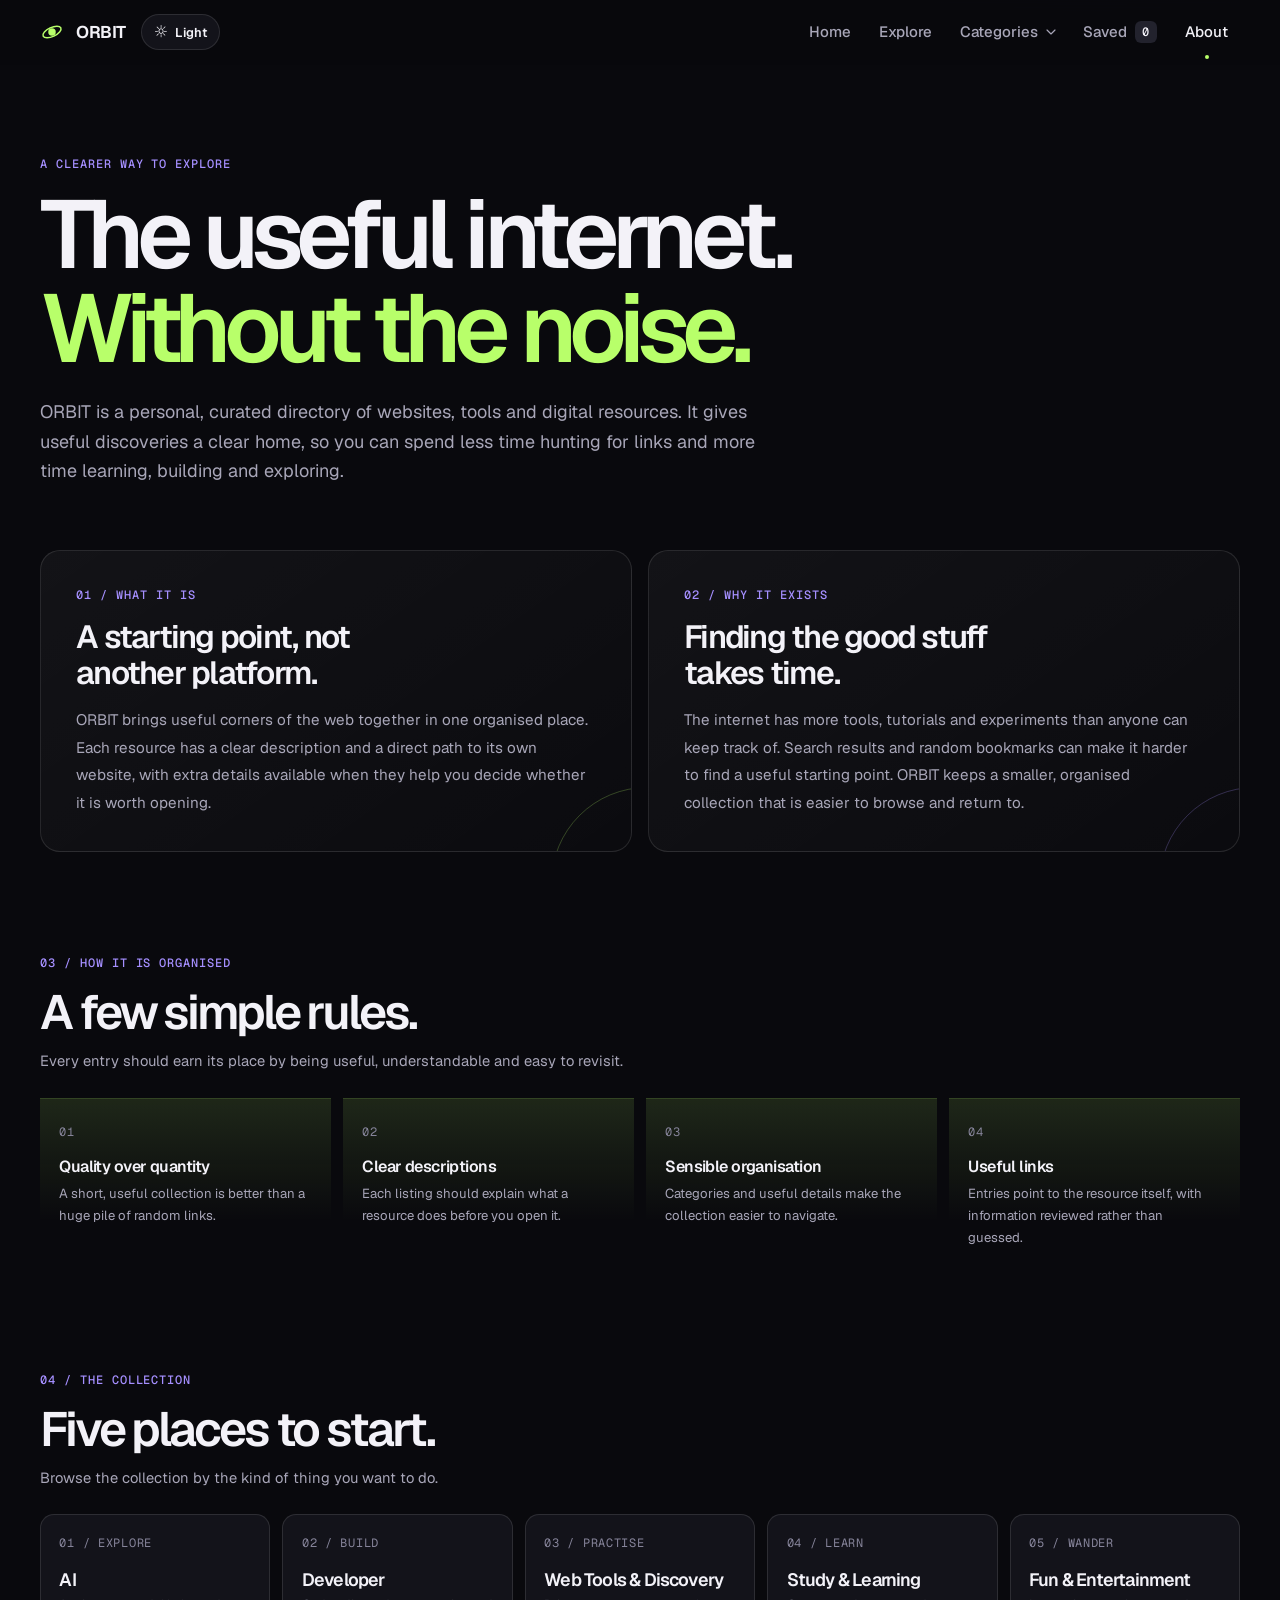
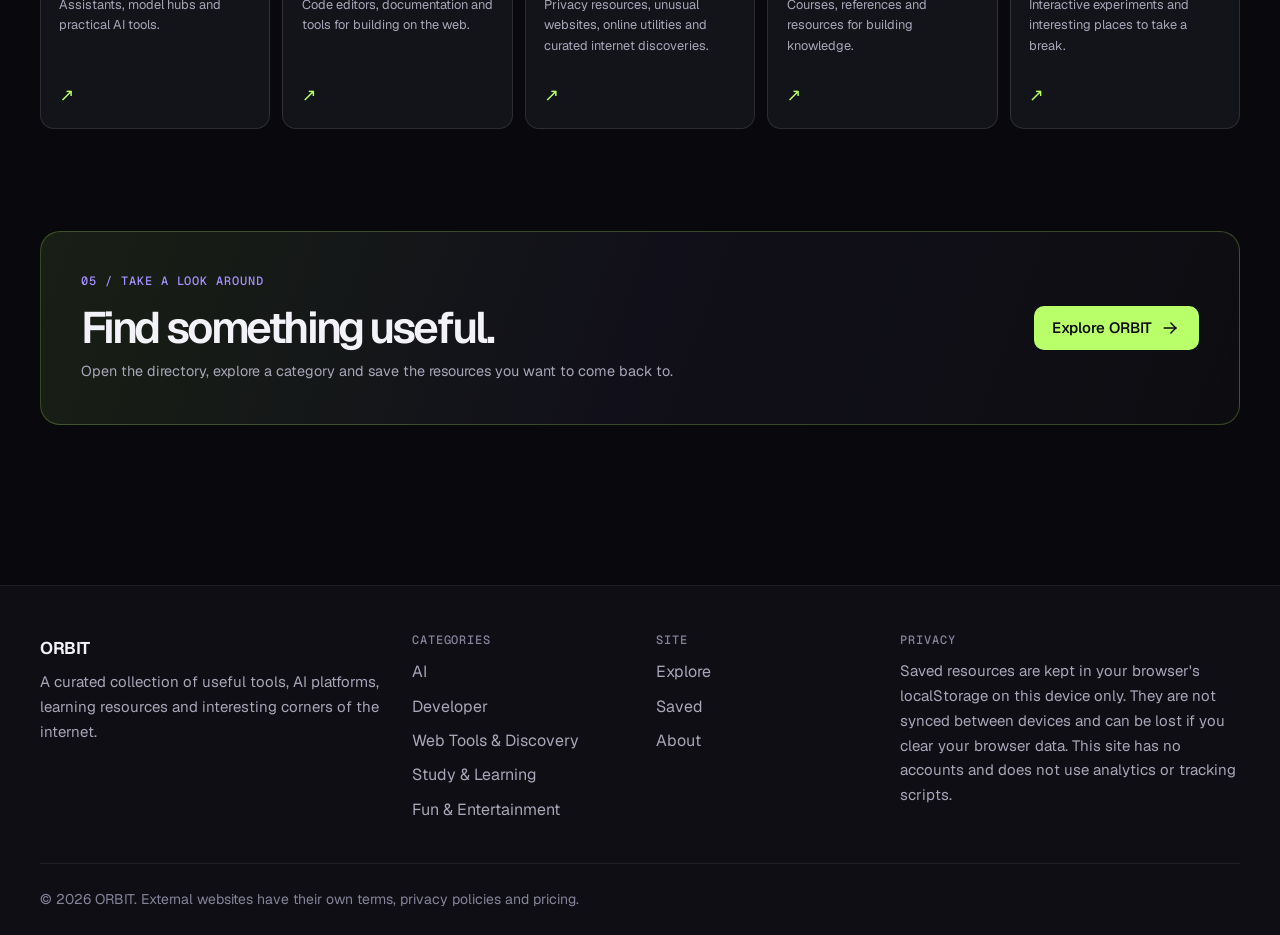
==== commit fb7150cf: "V.1 light theme , add tools" ====
--- a/about.html
+++ b/about.html
@@ -5,14 +5,24 @@
   <meta name="viewport" content="width=device-width, initial-scale=1">
   <title>About · ORBIT</title>
   <meta name="description" content="Learn what ORBIT is, why it exists and how its curated collection is organised.">
-  <meta name="color-scheme" content="dark">
+  <meta name="color-scheme" content="light dark">
   <meta name="theme-color" content="#09090d">
-  <link rel="icon" href="data:image/svg+xml,%3Csvg xmlns='http://www.w3.org/2000/svg' viewBox='0 0 32 32'%3E%3Ccircle cx='16' cy='16' r='14' fill='%23b8ff6a'/%3E%3C/svg%3E">
+  <link rel="icon" href="favicon.ico">
   <link rel="preload" href="assets/fonts/geist-latin-wght-normal.woff2" as="font" type="font/woff2" crossorigin>
   <link rel="preload" href="assets/fonts/geist-mono-latin-wght-normal.woff2" as="font" type="font/woff2" crossorigin>
+  <script>
+    (() => {
+      try {
+        const theme = localStorage.getItem("orbit.theme.v1") || "dark";
+        document.documentElement.dataset.theme = theme === "light" ? "light" : "dark";
+        document.documentElement.style.colorScheme = theme === "light" ? "light" : "dark";
+      } catch {}
+    })();
+  </script>
   <link rel="stylesheet" href="assets/css/style.css">
   <link rel="stylesheet" href="assets/css/components.css">
   <link rel="stylesheet" href="assets/css/about.css">
+  <link rel="stylesheet" href="assets/css/theme.css">
   <script type="module" src="assets/js/app.js"></script>
 </head>
 <body data-page="about" data-title="About">
@@ -97,9 +107,9 @@
             <span class="mono-label">02 / BUILD</span><h3>Developer</h3>
             <p>Code editors, documentation and tools for building on the web.</p><span class="about-card-arrow" aria-hidden="true">↗</span>
           </a>
-          <a class="about-category-card" href="explore.html?category=cybersecurity">
-            <span class="mono-label">03 / PRACTISE</span><h3>Cybersecurity</h3>
-            <p>Security learning paths, practice labs and useful tools.</p><span class="about-card-arrow" aria-hidden="true">↗</span>
+          <a class="about-category-card" href="explore.html?category=web-tools-discovery">
+            <span class="mono-label">03 / PRACTISE</span><h3>Web Tools &amp; Discovery</h3>
+            <p>Privacy resources, unusual websites, online utilities and curated internet discoveries.</p><span class="about-card-arrow" aria-hidden="true">↗</span>
           </a>
           <a class="about-category-card" href="explore.html?category=study-learning">
             <span class="mono-label">04 / LEARN</span><h3>Study &amp; Learning</h3>
--- a/assets/css/style.css
+++ b/assets/css/style.css
@@ -27,6 +27,28 @@
 }
 
 :root {
+  /* Light-theme palette (activated by [data-theme="light"]); dark remains the default. */
+  --paper: #f4f5f7;
+  --surface: #ffffff;
+  --surface-2-light: #eceef2;
+  --surface-3-light: #e0e3ea;
+  --line: #dde0e7;
+  --line-strong: #c1c6d1;
+  --ink: #12141a;
+  --ink-2: #444a58;
+  --ink-3: #62687a;
+  --cat-ai: #6f35ee;
+  --cat-ai-pale: #efe9fd;
+  --cat-developer: #14708f;
+  --cat-developer-pale: #e2f0f5;
+  --cat-cybersecurity: #cf2459;
+  --cat-cybersecurity-pale: #fbe6ed;
+  --cat-study-learning: #b35f00;
+  --cat-study-learning-pale: #faeedd;
+  --cat-fun-entertainment: #23813f;
+  --cat-fun-entertainment-pale: #e1f2e6;
+  --heart: #d92d4b;
+  --heart-tint: #fdecef;
   color-scheme: dark;
 
   /* ----- Colour: surfaces (darkest to lightest) ----- */
--- a/assets/css/theme.css
+++ b/assets/css/theme.css
@@ -0,0 +1,205 @@
+/* Shared theme control, styled to sit quietly beside the navigation. */
+.theme-toggle {
+  display: inline-flex; align-items: center; gap: .45rem;
+  min-height: 2.25rem; padding: .42rem .72rem;
+  border: 1px solid var(--border); border-radius: 999px;
+  background: var(--surface-1); color: var(--text-1);
+  font: 600 .8rem var(--font-sans); cursor: pointer;
+  transition: background-color var(--dur-fast) ease, border-color var(--dur-fast) ease;
+}
+.theme-toggle:hover { background: var(--surface-2); border-color: var(--border-strong); }
+.theme-toggle-icon { font-size: 1rem; line-height: 1; }
+
+/* ORBIT light theme — neutral-first palette, category colours only for category meaning. */
+:root[data-theme="light"] {
+  color-scheme: light;
+  --bg: var(--paper);
+  --bg-section: #f4f5f7;
+  --surface-1: #ffffff;
+  --surface-2: #eceef2;
+  --surface-3: #e0e3ea;
+  --border-subtle: #dde0e7;
+  --border: #dde0e7;
+  --border-strong: #c1c6d1;
+  --text-1: #12141a;
+  --text-2: #444a58;
+  --text-3: #62687a;
+  --lime: #12141a;
+  --lime-hover: #303541;
+  --lime-tint: #eceef2;
+  --lime-border: #c1c6d1;
+  --on-lime: #ffffff;
+  --violet: #62687a;
+  --violet-text: #444a58;
+  --violet-tint: #eceef2;
+  --violet-border: #c1c6d1;
+  --cat-ai: #6f35ee;
+  --cat-developer: #14708f;
+  --cat-cybersecurity: #cf2459;
+  --cat-study-learning: #b35f00;
+  --cat-fun-entertainment: #23813f;
+  background: var(--paper);
+}
+:root[data-theme="light"] body {
+  background: var(--paper);
+  background-image: none;
+  color: var(--text-1);
+}
+:root[data-theme="light"] h1,
+:root[data-theme="light"] h2,
+:root[data-theme="light"] h3 { color: var(--ink); }
+:root[data-theme="light"] p { color: var(--text-2); }
+:root[data-theme="light"] a { color: var(--ink); }
+:root[data-theme="light"] a:hover { text-decoration-color: var(--ink-2); }
+:root[data-theme="light"] ::selection { background: #e0e3ea; color: #12141a; }
+:root[data-theme="light"] :focus-visible { outline-color: #14708f; }
+:root[data-theme="light"] .eyebrow { color: #62687a; }
+:root[data-theme="light"] .muted-line { color: #62687a; }
+:root[data-theme="light"] .site-header {
+  background: rgba(244,245,247,.92);
+  border-bottom-color: #dde0e7;
+  backdrop-filter: blur(16px);
+}
+:root[data-theme="light"] .nav-link { color: #444a58; }
+:root[data-theme="light"] .nav-link:hover,
+:root[data-theme="light"] .nav-link[aria-current="page"] { color: #12141a; }
+:root[data-theme="light"] .menu-toggle,
+:root[data-theme="light"] .theme-toggle {
+  color: #12141a;
+  background: #ffffff;
+  border: 1px solid #c1c6d1;
+}
+:root[data-theme="light"] .theme-toggle {
+  display: inline-flex; align-items: center; gap: .45rem;
+  border-radius: 999px; padding: .48rem .8rem; font: 600 .8rem var(--font-sans);
+  cursor: pointer; white-space: nowrap;
+}
+:root[data-theme="light"] .theme-toggle-icon { font-size: 1rem; line-height: 1; }
+:root[data-theme="light"] .nav-dropdown,
+:root[data-theme="light"] .dropdown-menu {
+  background: #fff; border-color: #dde0e7; box-shadow: 0 16px 40px rgba(18,20,26,.12);
+}
+:root[data-theme="light"] .nav-dropdown a,
+:root[data-theme="light"] .dropdown-menu a { color: #444a58; }
+:root[data-theme="light"] .btn-primary {
+  background: #12141a; color: #fff; border-color: #12141a;
+}
+:root[data-theme="light"] .btn-primary:hover { background: #303541; color: #fff; }
+:root[data-theme="light"] .btn-secondary {
+  color: #12141a; background: #fff; border-color: #c1c6d1;
+}
+:root[data-theme="light"] .btn-secondary:hover { background: #eceef2; border-color: #aeb4c1; }
+:root[data-theme="light"] .search,
+:root[data-theme="light"] .search-field,
+:root[data-theme="light"] input,
+:root[data-theme="light"] select,
+:root[data-theme="light"] textarea {
+  background: #fff; color: #12141a; border-color: #c1c6d1;
+}
+:root[data-theme="light"] input::placeholder,
+:root[data-theme="light"] textarea::placeholder { color: #62687a; }
+:root[data-theme="light"] .chip,
+:root[data-theme="light"] .tag,
+:root[data-theme="light"] .mono-label {
+  color: #444a58;
+}
+:root[data-theme="light"] .chip { background: #eceef2; border-color: #dde0e7; }
+:root[data-theme="light"] .chip:hover { background: #e0e3ea; }
+:root[data-theme="light"] .card,
+:root[data-theme="light"] .category-card,
+:root[data-theme="light"] .resource-card,
+:root[data-theme="light"] .interest,
+:root[data-theme="light"] .recent-list,
+:root[data-theme="light"] .filter-panel,
+:root[data-theme="light"] .directory-card {
+  background: #fff; border-color: #dde0e7; color: #12141a;
+  box-shadow: 0 4px 18px rgba(18,20,26,.035);
+}
+:root[data-theme="light"] .interest:hover,
+:root[data-theme="light"] .category-card:hover,
+:root[data-theme="light"] .resource-card:hover {
+  background: #fff; border-color: #c1c6d1; box-shadow: 0 12px 30px rgba(18,20,26,.07);
+}
+:root[data-theme="light"] .icon-tile,
+:root[data-theme="light"] .monogram { background: #eceef2; color: #444a58; }
+:root[data-theme="light"] .recent-row + .recent-row { border-top-color: #dde0e7; }
+:root[data-theme="light"] .recent-resource-link,
+:root[data-theme="light"] .resource-details-link,
+:root[data-theme="light"] .recent-details-link { color: #12141a; }
+:root[data-theme="light"] .recent-resource-link:hover,
+:root[data-theme="light"] .resource-details-link:hover,
+:root[data-theme="light"] .recent-details-link:hover { color: #14708f; }
+:root[data-theme="light"] .saved-count,
+:root[data-theme="light"] .count-badge { background: #e0e3ea; color: #12141a; }
+:root[data-theme="light"] .site-footer,
+:root[data-theme="light"] footer {
+  background: #12141a; color: #c7cad4; border-top-color: #252936;
+}
+:root[data-theme="light"] .site-footer p,
+:root[data-theme="light"] footer p,
+:root[data-theme="light"] .site-footer a,
+:root[data-theme="light"] footer a { color: #c7cad4; }
+:root[data-theme="light"] .site-footer h2,
+:root[data-theme="light"] .site-footer h3,
+:root[data-theme="light"] footer h2,
+:root[data-theme="light"] footer h3 { color: #fff; }
+:root[data-theme="light"] .about-banner,
+:root[data-theme="light"] .about-callout { background: #12141a; color: #c7cad4; }
+:root[data-theme="light"] .about-banner h1,
+:root[data-theme="light"] .about-banner h2,
+:root[data-theme="light"] .about-callout h2 { color: #fff; }
+:root[data-theme="light"] .about-banner p,
+:root[data-theme="light"] .about-callout p { color: #c7cad4; }
+
+/* Category colour is semantic and restrained: never used as a generic button colour. */
+:root[data-theme="light"] [data-cat="ai"] { --category-accent: #6f35ee; }
+:root[data-theme="light"] [data-cat="developer"] { --category-accent: #14708f; }
+:root[data-theme="light"] [data-cat="web-tools-discovery"],
+:root[data-theme="light"] [data-cat="cybersecurity"] { --category-accent: #cf2459; }
+:root[data-theme="light"] [data-cat="study-learning"] { --category-accent: #b35f00; }
+:root[data-theme="light"] [data-cat="fun-entertainment"] { --category-accent: #23813f; }
+:root[data-theme="light"] [data-cat] .icon-tile { color: var(--category-accent, #444a58); }
+
+/* The homepage orbit replaces the decorative mock only in light mode. */
+.hero-visual .orbit-art { display: none; }
+:root[data-theme="light"] .hero-visual .mock { display: none; }
+:root[data-theme="light"] .hero-visual .orbit-art { display: block; }
+:root[data-theme="light"] .hero::before {
+  background-image: radial-gradient(rgba(18,20,26,.075) 1px, transparent 1px);
+}
+:root[data-theme="light"] .hero-visual {
+  width: 125%; max-width: 38rem; justify-self: start; position: relative;
+}
+:root[data-theme="light"] .hero-visual::before {
+  content: none;
+}
+.orbit { display: block; width: 100%; height: auto; overflow: visible; }
+.orbit-ring { fill: none; stroke: var(--line-strong-light, #c1c6d1); stroke-width: 1.5; }
+.orbit-sun { fill: #12141a; }
+.orbit-planet { stroke: #f4f5f7; stroke-width: 5; }
+.orbit-planet.ai { fill: #6f35ee; }
+.orbit-planet.developer { fill: #14708f; }
+.orbit-planet.cybersecurity { fill: #cf2459; }
+.orbit-planet.study { fill: #b35f00; }
+.orbit-planet.fun { fill: #23813f; }
+.orbit-turn { transform-box: view-box; transform-origin: 50% 50%; animation: orbit-turn 90s linear infinite; }
+.orbit-turn.is-slow { animation-duration: 150s; }
+.orbit-turn.is-back { animation-direction: reverse; animation-duration: 120s; }
+@keyframes orbit-turn { to { transform: rotate(360deg); } }
+@media (min-width: 960px) {
+  :root[data-theme="light"] .hero-grid {
+    display: grid; grid-template-columns: minmax(0, 1.2fr) minmax(0, 1fr);
+    column-gap: clamp(2rem, 5vw, 4.5rem); align-items: center;
+  }
+  :root[data-theme="light"] .hero-visual {
+    display: block; grid-column: 2; grid-row: 1 / span 2; align-self: center;
+  }
+}
+@media (max-width: 959px) {
+  :root[data-theme="light"] .hero-visual { display: none; }
+}
+@media (prefers-reduced-motion: reduce) { .orbit-turn { animation: none; } }
+@media (max-width: 700px) {
+  .theme-toggle { padding: .42rem .55rem; }
+  .theme-toggle-label { display: none; }
+}
